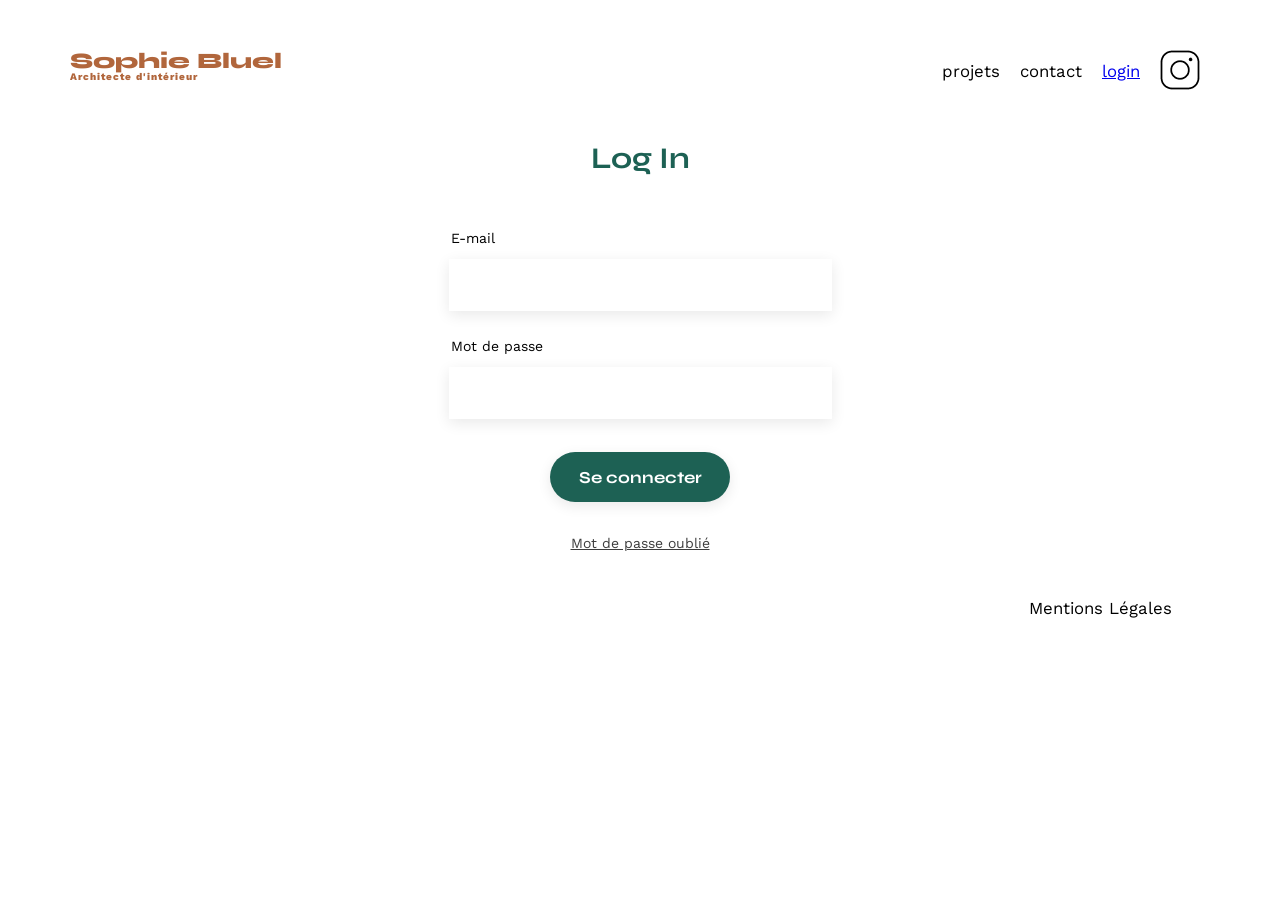
==== FrontEnd/connection.html @ 935d4b72 "re initialisation git de la branche main du projet" ====
<!DOCTYPE html>
<html lang="en">

<head>
    <meta charset="UTF-8">
    <title>Sophie Bluel - Architecte d'intérieur</title>
    <meta name="viewport" content="width=device-width, initial-scale=1.0">
    <link rel="preconnect" href="https://fonts.googleapis.com">
    <link rel="preconnect" href="https://fonts.gstatic.com" crossorigin>
    <link href="https://fonts.googleapis.com/css2?family=Syne:wght@700;800&family=Work+Sans&display=swap"
        rel="stylesheet">
    <meta name="description" content="">
    <script type="module" src="/Backend/connection.js" defer></script>
    <link rel="stylesheet" href="./assets/style.css">
</head>

<body>
    <header>
        <h1>Sophie Bluel <span>Architecte d'intérieur</span></h1>
        <nav>
            <ul>
                <li>projets</li>
                <li>contact</li>
                <a href="/FrontEnd/connection.html">
                    <li>login</li>
                </a>
                <li><img src="./assets/icons/instagram.png" alt="Instagram"></li>
            </ul>
        </nav>
    </header>
    <section id="log_in">
        <h2>Log In</h2>
        <form>

            <label for="input_email">E-mail</label>
            <input type="email" id="input_email">
            <label for="input_password">Mot de passe</label>
            <input type="password" id="input_password">
            <input type="submit" id="input_submit" value="Se connecter">

        </form>
        <a href="#">Mot de passe oublié</a>
    </section>
    <footer>
        <nav>
            <ul>
                <li>Mentions Légales</li>
            </ul>
        </nav>
    </footer>
</body>

</html>
---- FrontEnd/assets/style.css ----
/* http://meyerweb.com/eric/tools/css/reset/
   v2.0 | 20110126
   License: none (public domain)
*/

html,
body,
div,
span,
applet,
object,
iframe,
h1,
h2,
h3,
h4,
h5,
h6,
p,
blockquote,
pre,
a,
abbr,
acronym,
address,
big,
cite,
code,
del,
dfn,
em,
img,
ins,
kbd,
q,
s,
samp,
small,
strike,
strong,
sub,
sup,
tt,
var,
b,
u,
i,
center,
dl,
dt,
dd,
ol,
ul,
li,
fieldset,
form,
label,
legend,
table,
caption,
tbody,
tfoot,
thead,
tr,
th,
td,
article,
aside,
canvas,
details,
embed,
figure,
figcaption,
footer,
header,
hgroup,
menu,
nav,
output,
ruby,
section,
summary,
time,
mark,
audio,
video {
	margin: 0;
	padding: 0;
	border: 0;
	font-size: 100%;
	font: inherit;
	vertical-align: baseline;
}

/* HTML5 display-role reset for older browsers */
article,
aside,
details,
figcaption,
figure,
footer,
header,
hgroup,
menu,
nav,
section {
	display: block;
}

body {
	line-height: 1;
}

ol,
ul {
	list-style: none;
}

blockquote,
q {
	quotes: none;
}

blockquote:before,
blockquote:after,
q:before,
q:after {
	content: '';
	content: none;
}

table {
	border-collapse: collapse;
	border-spacing: 0;
}

/** end reset css**/
body {
	max-width: 1140px;
	margin: auto;
	font-family: 'Work Sans';
	font-size: 14px;
}

header {
	display: flex;
	justify-content: space-between;
	margin: 50px 0
}

section {
	margin: 50px 0
}

h1 {
	display: flex;
	flex-direction: column;
	font-family: 'Syne';
	font-size: 22px;
	font-weight: 800;
	color: #B1663C
}

h1>span {
	font-family: 'Work Sans';
	font-size: 10px;
	letter-spacing: 0.1em;
	;
}

h2 {
	font-family: 'Syne';
	font-weight: 700;
	font-size: 30px;
	color: #1D6154
}

nav ul {
	display: flex;
	align-items: center;
	list-style-type: none;

}

nav li {
	padding: 0 10px;
	font-size: 1.2em;
}

li:hover {
	color: #B1663C;
}

#introduction {
	display: flex;
	align-items: center;
}

#introduction figure {
	flex: 1
}

#introduction img {
	display: block;
	margin: auto;
	width: 80%;
}

#introduction article {
	flex: 1
}

#introduction h2 {
	margin-bottom: 1em;
}

#introduction p {
	margin-bottom: 0.5em;
}

#portfolio h2 {
	text-align: center;
	margin-bottom: 1em;
}

.gallery {
	width: 100%;
	display: grid;
	grid-template-columns: 1fr 1fr 1fr;
	grid-column-gap: 20px;
	grid-row-gap: 20px;
}

.gallery img {
	width: 100%;

}

#contact {
	width: 50%;
	margin: auto;
}

#contact>* {
	text-align: center;

}

#contact h2 {
	margin-bottom: 20px;
}

#contact form {
	text-align: left;
	margin-top: 30px;
	display: flex;
	flex-direction: column;
}

#contact input {
	height: 50px;
	font-size: 1.2em;
	border: none;
	box-shadow: 0px 4px 14px rgba(0, 0, 0, 0.09);
}

#contact label {
	margin: 2em 0 1em 0;
}

#contact textarea {
	border: none;
	box-shadow: 0px 4px 14px rgba(0, 0, 0, 0.09);
}

input[type="submit"] {
	font-family: 'Syne';
	font-weight: 700;
	color: white;
	background-color: #1D6154;
	margin: 2em auto;
	width: 180px;
	text-align: center;
	border-radius: 60px;
}

footer nav ul {
	display: flex;
	justify-content: flex-end;
	margin: 2em
}

/* les filtres */
button {

	border-color: #1D6154;
	border-width: 1px;
	background-color: white;
	border-radius: 60px;
	color: #1D6154;
	font-size: 16px;
	text-align: center;
	font-family: 'Syne';
}

#filtres {
	display: flex;
	justify-content: center;
	margin-bottom: 30px;
	height: 37px;
}
#filtres button {
padding-left: 10px;
padding-right: 10px;
margin-right: 15px;
}

button:hover {
	background-color: #1D6154;
	color: white;
}

.active {
	background-color: #1D6154;
	color: white;
}

/* log in */
#log_in>* {
	text-align: center;

}

#log_in h2 {
	margin-bottom: 20px;
}

#log_in input {
	height: 50px;
	font-size: 1.2em;
	border: none;
	box-shadow: 0px 4px 14px rgba(0, 0, 0, 0.09);
}

#log_in label {
	margin: 2em 0 1em 0;
	width: 379px;
	margin-left: auto;
	margin-right: auto;
}
#log_in form {
	text-align: left;
	margin-top: 30px;
	display: flex;
	flex-direction: column;
}
#input_email {
	width: 379px;
	margin-left: auto;
	margin-right: auto;
}
#input_password {
	width: 379px;
	margin-left: auto;
	margin-right: auto;
}
#log_in a {
	display: block;
	margin-left: auto;
	margin-right: auto;
	color: #3D3D3D;
}
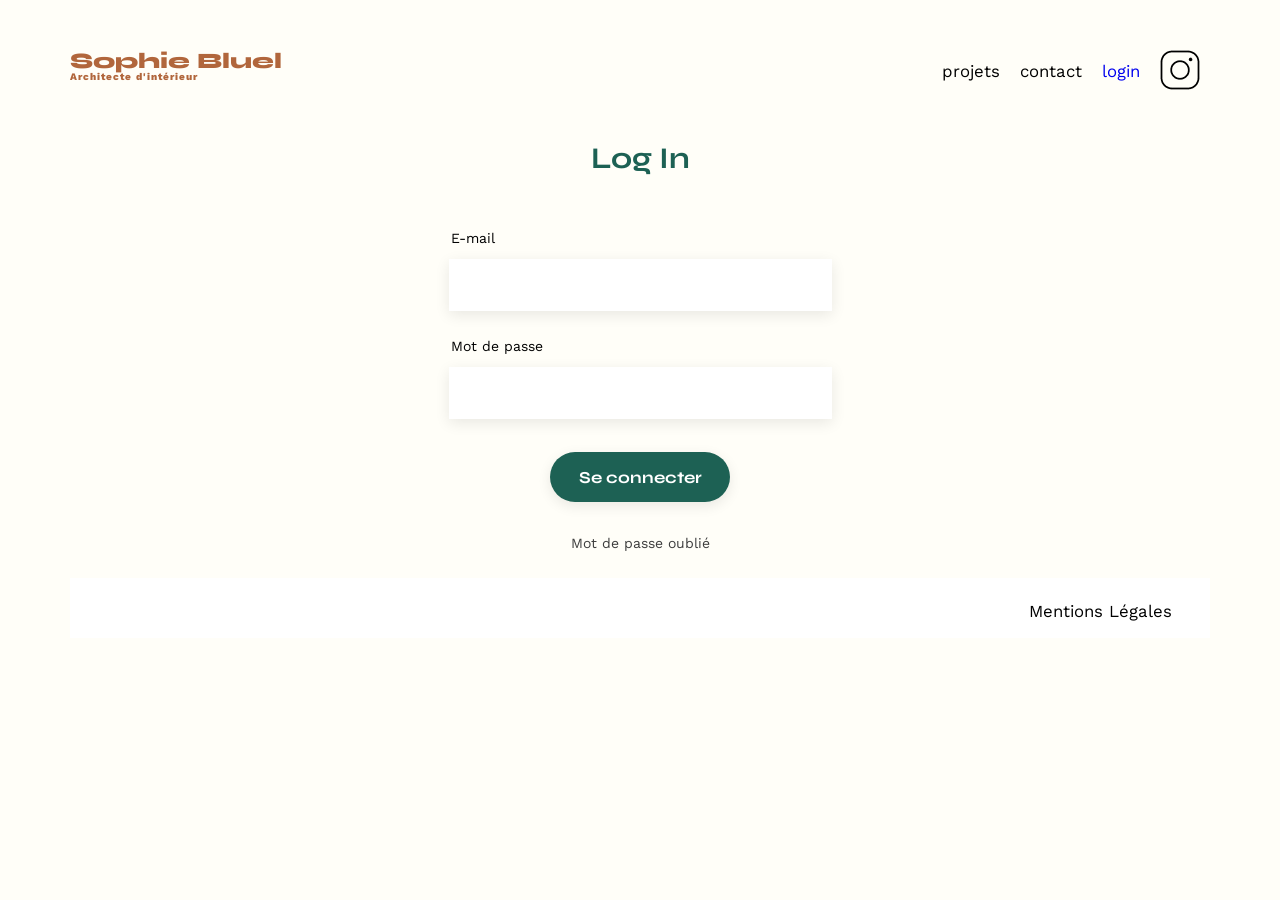
==== commit d6382167: "integration modale 2 et finalisation des modales avec supression et envoie des works" ====
--- a/FrontEnd/connection.html
+++ b/FrontEnd/connection.html
@@ -30,7 +30,7 @@
     </header>
     <section id="log_in">
         <h2>Log In</h2>
-        <form>
+        <form id="form_1">
 
             <label for="input_email">E-mail</label>
             <input type="email" id="input_email">
--- a/FrontEnd/assets/style.css
+++ b/FrontEnd/assets/style.css
@@ -109,6 +109,7 @@
 
 body {
 	line-height: 1;
+	overflow-x: hidden;
 }
 
 ol,
@@ -140,12 +141,17 @@
 	margin: auto;
 	font-family: 'Work Sans';
 	font-size: 14px;
+	background-color: #FFFEF8;
 }
 
 header {
 	display: flex;
 	justify-content: space-between;
 	margin: 50px 0
+}
+
+a {
+	text-decoration: none;
 }
 
 section {
@@ -289,13 +295,26 @@
 	justify-content: flex-end;
 	margin: 2em
 }
-
+footer{
+	height: 60px;
+	background-color: white;
+}
+#main-container footer{
+	height: 60px;
+	background-color: white;
+}
+#main-container footer li{
+	margin-top: 25px;
+}
+footer li{
+	margin-top: 25px;
+}
 /* les filtres */
 button {
 
 	border-color: #1D6154;
 	border-width: 1px;
-	background-color: white;
+	background-color: #FFFEF8;
 	border-radius: 60px;
 	color: #1D6154;
 	font-size: 16px;
@@ -309,10 +328,11 @@
 	margin-bottom: 30px;
 	height: 37px;
 }
+
 #filtres button {
-padding-left: 10px;
-padding-right: 10px;
-margin-right: 15px;
+	padding-left: 10px;
+	padding-right: 10px;
+	margin-right: 15px;
 }
 
 button:hover {
@@ -326,6 +346,9 @@
 }
 
 /* log in */
+#log_in{
+	margin-bottom: 0px;
+}
 #log_in>* {
 	text-align: center;
 
@@ -348,25 +371,275 @@
 	margin-left: auto;
 	margin-right: auto;
 }
+
 #log_in form {
 	text-align: left;
 	margin-top: 30px;
 	display: flex;
 	flex-direction: column;
 }
+
 #input_email {
 	width: 379px;
 	margin-left: auto;
 	margin-right: auto;
 }
+
 #input_password {
 	width: 379px;
 	margin-left: auto;
 	margin-right: auto;
 }
+
 #log_in a {
 	display: block;
 	margin-left: auto;
 	margin-right: auto;
 	color: #3D3D3D;
+}
+
+/* css apres l'hautentification de sophie */
+#modify-header {
+	width: 100vw;
+	height: 59px;
+	background-color: black;
+	margin-left: -62px;
+	justify-content: center;
+}
+
+#edition-mode {
+	display: flex;
+	margin-top: auto;
+	margin-bottom: auto;
+}
+
+#space {
+	width: 10px;
+	height: 19px;
+}
+
+#modify-header span {
+	color: white;
+	height: 19px;
+	width: 19px;
+}
+
+#modify-header p {
+	color: white;
+	margin-top: 3px;
+}
+
+#modify-project {
+	display: flex;
+	justify-content: center;
+}
+
+#modify {
+	cursor: pointer;
+}
+
+#modify p {
+	margin-top: 8px;
+}
+.edition {
+	display: none;
+}
+
+/* modale */
+aside {
+	position: fixed;
+	justify-content: center;
+	display: none;
+	z-index: 100;
+	top: 50%;
+	transform: translateY(-50%);
+	align-items: center;
+	left: 50%;
+	transform: translateX(-50%);
+
+}
+
+#modale {
+	width: 45vw;
+	height: 92vh;
+	background-color: white;
+	border-radius: 10px;
+	position: absolute;
+}
+
+#croix_1 {
+	position: absolute;
+	top: 10px;
+	right: 10px;
+	cursor: pointer;
+}
+#croix_2 {
+	position: absolute;
+	top: 10px;
+	right: 10px;
+	cursor: pointer;
+}
+
+#modale h2 {
+	text-align: center;
+	color: black;
+	font-family: 'work sans';
+	font-size: 26px;
+	font-weight: 400;
+	margin-top: 40px;
+	margin-bottom: 30px;
+}
+
+.gallery-modale {
+	display: grid;
+	grid-template-columns: 1fr 1fr 1fr 1fr 1fr;
+	grid-row-gap: 25px;
+	grid-column-gap: 10px;
+	margin-left: 10%;
+	margin-right: 10%;
+	height: 65%;
+	overflow: auto;
+}
+
+.gallery-modale img {
+	width: 100%;
+	height: 102.57px;
+}
+
+.gallery-modale span {
+	position: absolute;
+	color: white;
+	background-color: black;
+	cursor: pointer;
+	margin-left: 57px;
+}
+
+.gallery-modale figure {
+	position: relative;
+}
+
+#ligne {
+	position: absolute;
+	width: 80%;
+	background-color: gray;
+	height: 2px;
+	left: 50%;
+	bottom: 80px;
+	transform: translateX(-50%);
+
+}
+
+#btn_modale_1 {
+	cursor: pointer;
+	border-width: 1px;
+	background-color: #1D6154;
+	border-radius: 60px;
+	color: white;
+	font-size: 14px;
+	text-align: center;
+	font-family: 'Syne';
+	padding: 10px 30px 10px 30px;
+	font-weight: 700;
+	bottom: 20px;
+	position: absolute;
+	left: 50%;
+	transform: translateX(-50%);
+
+}
+#modale_2{
+	display: none;
+}
+#fleche {
+	position: absolute;
+	top: 10px;
+	left: 10px;
+	cursor: pointer;
+}
+#upload {
+	width: 420px;
+	height: 169px;
+	background-color: #E8F1F6;
+	display: block;
+	margin-left: auto;
+	margin-right: auto;
+}
+#upload img{
+	position: absolute;
+	width: 173px;
+	height: 169px;
+	margin-left: 123px;
+	display: none;
+}
+#upload input[type="file"]{
+	display: none;
+}
+#upload label{
+	display: flex;
+	justify-content: center;
+	align-items: center;
+	width: 173px;
+	height: 36px;
+	background-color: #CBD6DC;
+	color: #306685;
+	border-radius: 50px;
+	font-size: 14px;
+	font-weight: 500;
+	margin-left: auto;
+	margin-right: auto;
+	cursor: pointer;
+}
+#upload span{
+	display: flex;
+	justify-content: center;
+	font-size: 76px;
+	color: #B9C5CC;
+	padding-top: 18px;
+}
+#upload p{
+	display: flex;
+	justify-content: center;
+}
+#upload_input{
+	display: flex;
+	flex-direction: column;
+	align-items: center;
+}
+#upload_input input{
+	width: 420px;
+	height: 40px;
+	border: none;
+	box-shadow: 0 4px 8px rgba(0, 0, 0, 0.1);
+}
+#upload_input select{
+	width: 420px;
+	height: 40px;
+	border: none;
+	box-shadow: 0 4px 8px rgba(0, 0, 0, 0.1);
+}
+#upload_input_1{
+	display: flex;
+	flex-direction: column;
+	margin-top: 20px;
+}
+#upload_input_2{
+	display: flex;
+	flex-direction: column;
+	margin-top: 20px;
+}
+#btn_modale_2{
+	cursor: pointer;
+	border: none;
+	background-color: #A7A7A7;
+	border-radius: 60px;
+	color: white;
+	font-size: 14px;
+	text-align: center;
+	font-family: 'Syne';
+	padding: 10px 30px 10px 30px;
+	font-weight: 700;
+	bottom: 0px;
+	position: absolute;
+	left: 50%;
+	transform: translateX(-50%);
+	width: 237px;
 }
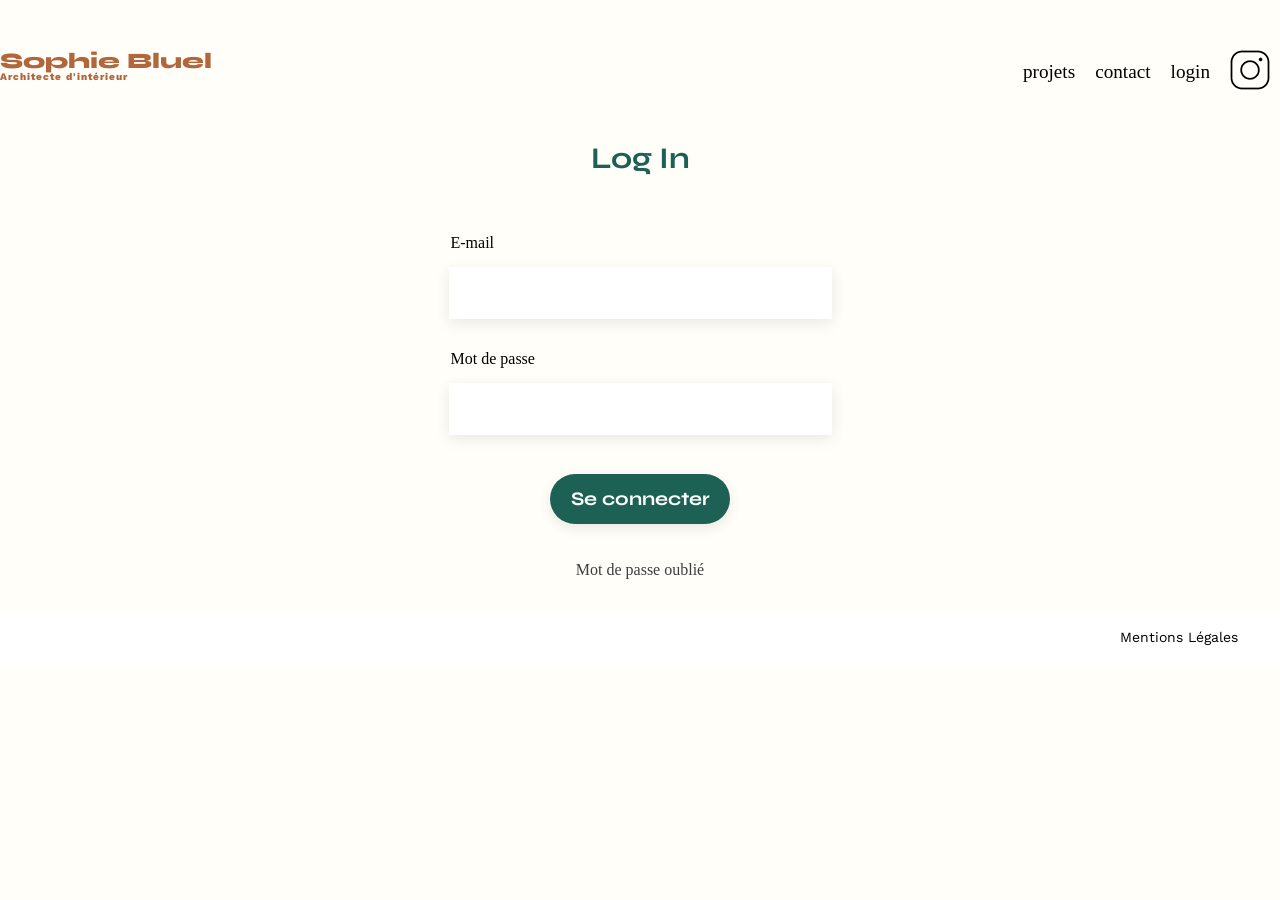
==== commit fb9c6a2f: "ajout et supression sans actualiser la page" ====
--- a/FrontEnd/connection.html
+++ b/FrontEnd/connection.html
@@ -10,7 +10,7 @@
     <link href="https://fonts.googleapis.com/css2?family=Syne:wght@700;800&family=Work+Sans&display=swap"
         rel="stylesheet">
     <meta name="description" content="">
-    <script type="module" src="/Backend/connection.js" defer></script>
+    <script type="module" src="connection.js" defer></script>
     <link rel="stylesheet" href="./assets/style.css">
 </head>
 
@@ -19,9 +19,13 @@
         <h1>Sophie Bluel <span>Architecte d'intérieur</span></h1>
         <nav>
             <ul>
-                <li>projets</li>
-                <li>contact</li>
-                <a href="/FrontEnd/connection.html">
+                <a href="index.html#portfolio">
+                    <li>projets</li>
+                </a>
+                <a href="index.html#contact">
+                    <li>contact</li>
+                </a>
+                <a href="./connection.html">
                     <li>login</li>
                 </a>
                 <li><img src="./assets/icons/instagram.png" alt="Instagram"></li>
--- a/FrontEnd/assets/style.css
+++ b/FrontEnd/assets/style.css
@@ -110,6 +110,7 @@
 body {
 	line-height: 1;
 	overflow-x: hidden;
+	background-color: #FFFEF8;
 }
 
 ol,
@@ -136,7 +137,7 @@
 }
 
 /** end reset css**/
-body {
+#main-container {
 	max-width: 1140px;
 	margin: auto;
 	font-family: 'Work Sans';
@@ -152,6 +153,7 @@
 
 a {
 	text-decoration: none;
+	color: black;
 }
 
 section {
@@ -296,18 +298,14 @@
 	margin: 2em
 }
 footer{
+	width: 100%;
 	height: 60px;
 	background-color: white;
 }
-#main-container footer{
-	height: 60px;
-	background-color: white;
-}
-#main-container footer li{
-	margin-top: 25px;
-}
 footer li{
-	margin-top: 25px;
+	margin-top: 20px;
+	font-family: 'work sans';
+	font-size: 14px;
 }
 /* les filtres */
 button {
@@ -403,7 +401,6 @@
 	width: 100vw;
 	height: 59px;
 	background-color: black;
-	margin-left: -62px;
 	justify-content: center;
 }
 
@@ -427,6 +424,9 @@
 #modify-header p {
 	color: white;
 	margin-top: 3px;
+	font-size: 14px;
+	font-family: 'work sans';
+	font-weight: 100;
 }
 
 #modify-project {
@@ -511,7 +511,7 @@
 	color: white;
 	background-color: black;
 	cursor: pointer;
-	margin-left: 57px;
+	right: 0;
 }
 
 .gallery-modale figure {
@@ -524,7 +524,7 @@
 	background-color: gray;
 	height: 2px;
 	left: 50%;
-	bottom: 80px;
+	bottom: 15%;
 	transform: translateX(-50%);
 
 }
@@ -540,7 +540,7 @@
 	font-family: 'Syne';
 	padding: 10px 30px 10px 30px;
 	font-weight: 700;
-	bottom: 20px;
+	bottom: 5%;
 	position: absolute;
 	left: 50%;
 	transform: translateX(-50%);
@@ -637,7 +637,7 @@
 	font-family: 'Syne';
 	padding: 10px 30px 10px 30px;
 	font-weight: 700;
-	bottom: 0px;
+	bottom: 0%;
 	position: absolute;
 	left: 50%;
 	transform: translateX(-50%);
